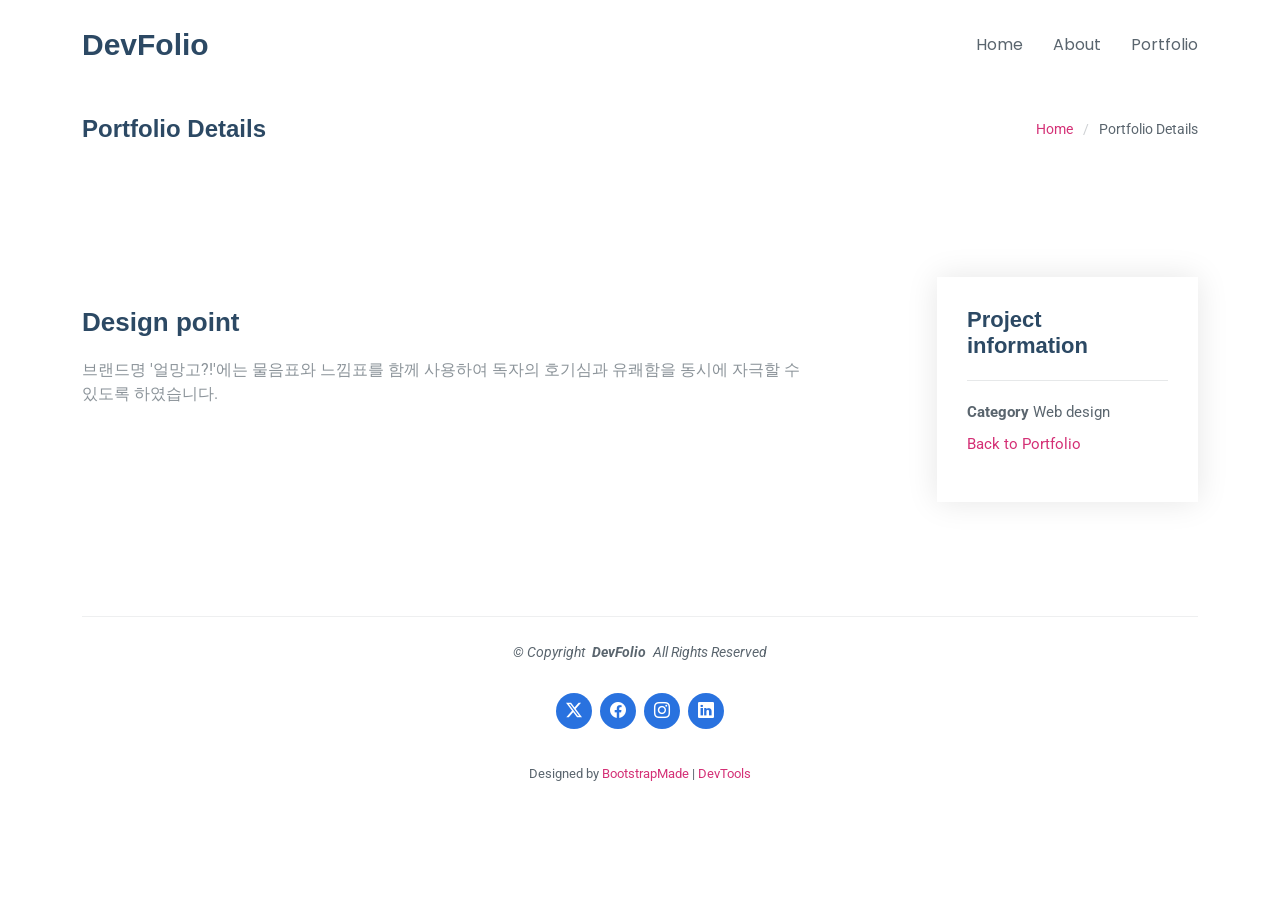
==== figma-details.html @ 57a24959 "Add files via upload" ====
<!DOCTYPE html>
<html lang="en">

<head>
  <meta charset="utf-8">
  <meta content="width=device-width, initial-scale=1.0" name="viewport">
  <title>Portfolio Details - DevFolio Bootstrap Template</title>
  <meta name="description" content="">
  <meta name="keywords" content="">

  <!-- Favicons -->
  <link href="assets/img/favicon.png" rel="icon">
  <link href="assets/img/apple-touch-icon.png" rel="apple-touch-icon">

  <!-- Fonts -->
  <link href="https://fonts.googleapis.com" rel="preconnect">
  <link href="https://fonts.gstatic.com" rel="preconnect" crossorigin>
  <link href="https://fonts.googleapis.com/css2?family=Roboto:ital,wght@0,100;0,300;0,400;0,500;0,700;0,900;1,100;1,300;1,400;1,500;1,700;1,900&family=Poppins:ital,wght@0,100;0,200;0,300;0,400;0,500;0,600;0,700;0,800;0,900;1,100;1,200;1,300;1,400;1,500;1,600;1,700;1,800;1,900&family=Raleway:ital,wght@0,100;0,200;0,300;0,400;0,500;0,600;0,700;0,800;0,900;1,100;1,200;1,300;1,400;1,500;1,600;1,700;1,800;1,900&display=swap" rel="stylesheet">

  <!-- Vendor CSS Files -->
  <link href="assets/vendor/bootstrap/css/bootstrap.min.css" rel="stylesheet">
  <link href="assets/vendor/bootstrap-icons/bootstrap-icons.css" rel="stylesheet">
  <link href="assets/vendor/aos/aos.css" rel="stylesheet">
  <link href="assets/vendor/glightbox/css/glightbox.min.css" rel="stylesheet">
  <link href="assets/vendor/swiper/swiper-bundle.min.css" rel="stylesheet">

  <!-- Main CSS File -->
  <link href="assets/css/main.css" rel="stylesheet">

  <!-- =======================================================
  * Template Name: DevFolio
  * Template URL: https://bootstrapmade.com/devfolio-bootstrap-portfolio-html-template/
  * Updated: Aug 07 2024 with Bootstrap v5.3.3
  * Author: BootstrapMade.com
  * License: https://bootstrapmade.com/license/
  ======================================================== -->
</head>

<body class="portfolio-details-page">

  <header id="header" class="header d-flex align-items-center sticky-top">
    <div class="container-fluid container-xl position-relative d-flex align-items-center justify-content-between">

      <a href="index.html" class="logo d-flex align-items-center">
        <!-- Uncomment the line below if you also wish to use an image logo -->
        <!-- <img src="assets/img/logo.png" alt=""> -->
        <h1 class="sitename">DevFolio</h1>
      </a>

      <nav id="navmenu" class="navmenu">
        <ul>
          <li><a href="index.html#hero">Home</a></li>
          <li><a href="index.html#about">About</a></li>

          <li><a href="index.html#portfolio">Portfolio</a></li>


        </ul>
        <i class="mobile-nav-toggle d-xl-none bi bi-list"></i>
      </nav>

    </div>
  </header>

  <main class="main">

    <!-- Page Title -->
    <div class="page-title" data-aos="fade">
      <div class="container d-lg-flex justify-content-between align-items-center">
        <h1 class="mb-2 mb-lg-0">Portfolio Details</h1>
        <nav class="breadcrumbs">
          <ol>
            <li><a href="index.html">Home</a></li>
            <li class="current">Portfolio Details</li>
          </ol>
        </nav>
      </div>
    </div><!-- End Page Title -->

    <!-- Portfolio Details Section -->
    <section id="portfolio-details" class="portfolio-details section">

      <div class="container" data-aos="fade-up">
         <!--글자시작-->
        <div class="row justify-content-between gy-4 mt-4">

          <div class="col-lg-8" data-aos="fade-up">
            <div class="portfolio-description">
              <h2>Design point</h2>
              <p>
                브랜드명 '얼망고?!'에는 물음표와 느낌표를 함께 사용하여 독자의 호기심과 유쾌함을 동시에 자극할 수 있도록 하였습니다.
              </p>
            </div>
          </div>

          <div class="col-lg-3" data-aos="fade-up" data-aos-delay="100">
            <div class="portfolio-info">
              <h3>Project information</h3>
              <ul>
                <li><strong>Category</strong> Web design</li>
                <!--
                <li><strong>Client</strong> ASU Company</li>
                <li><strong>Project date</strong> 01 March, 2020</li> 
                <li><strong>Project URL</strong> <a href="#">www.example.com</a></li>-->
                <li><a href="index.html#portfolio" class="btn-visit align-self-start">Back to Portfolio</a></li>
              </ul>
            </div>
          </div>

        </div>
<!--글자끝--> 
       
        <!--그림 -->
        <div class="portfolio-details-slider swiper init-swiper">
          <script type="application/json" class="swiper-config">
            {
              "loop": true,
              "speed": 600,
              "autoplay": {
                "delay": 5000
              },
              "slidesPerView": "auto",
              "navigation": {
                "nextEl": ".swiper-button-next",
                "prevEl": ".swiper-button-prev"
              },
              "pagination": {
                "el": ".swiper-pagination",
                "type": "bullets",
                "clickable": true
              }
            }
          </script>
          <div class="swiper-wrapper align-items-center">

            <div class="swiper-slide">
              <img src="assets/img/details/branding-1.jpg" alt="">
            </div>
         
          
          </div>
          <div class="swiper-button-prev"></div>
          <div class="swiper-button-next"></div>
          <div class="swiper-pagination"></div>
        </div>

       <!--그림끝-->
       
      
      </div>

    </section><!-- /Portfolio Details Section -->

  </main>

  <footer id="footer" class="footer accent-background">

    <div class="container">
      <div class="copyright text-center ">
        <p>© <span>Copyright</span> <strong class="px-1 sitename">DevFolio</strong> <span>All Rights Reserved</span></p>
      </div>
      <div class="social-links d-flex justify-content-center">
        <a href=""><i class="bi bi-twitter-x"></i></a>
        <a href=""><i class="bi bi-facebook"></i></a>
        <a href=""><i class="bi bi-instagram"></i></a>
        <a href=""><i class="bi bi-linkedin"></i></a>
      </div>
      <div class="credits">
        <!-- All the links in the footer should remain intact. -->
        <!-- You can delete the links only if you've purchased the pro version. -->
        <!-- Licensing information: https://bootstrapmade.com/license/ -->
        <!-- Purchase the pro version with working PHP/AJAX contact form: [buy-url] -->
        Designed by <a href="https://bootstrapmade.com/">BootstrapMade</a> | <a href="https://bootstrapmade.com/tools/">DevTools</a>
      </div>
    </div>

  </footer>

  <!-- Scroll Top -->
  <a href="#" id="scroll-top" class="scroll-top d-flex align-items-center justify-content-center"><i class="bi bi-arrow-up-short"></i></a>

  <!-- Preloader -->
  <div id="preloader"></div>

  <!-- Vendor JS Files -->
  <script src="assets/vendor/bootstrap/js/bootstrap.bundle.min.js"></script>
  <script src="assets/vendor/php-email-form/validate.js"></script>
  <script src="assets/vendor/aos/aos.js"></script>
  <script src="assets/vendor/waypoints/noframework.waypoints.js"></script>
  <script src="assets/vendor/glightbox/js/glightbox.min.js"></script>
  <script src="assets/vendor/imagesloaded/imagesloaded.pkgd.min.js"></script>
  <script src="assets/vendor/isotope-layout/isotope.pkgd.min.js"></script>
  <script src="assets/vendor/swiper/swiper-bundle.min.js"></script>

  <!-- Main JS File -->
  <script src="assets/js/main.js"></script>

</body>

</html>
---- assets/css/main.css ----
@import url('https://fonts.googleapis.com/css2?family=Ballet:opsz@16..72&display=swap');

.ballet-kim {
  font-family: "Ballet", cursive;
  font-optical-sizing: auto;
  font-weight: 400;
  font-style: normal;
}




/* Fonts */
:root {
  --default-font: "Roboto",  system-ui, -apple-system, "Segoe UI", Roboto, "Helvetica Neue", Arial, "Noto Sans", "Liberation Sans", sans-serif, "Apple Color Emoji", "Segoe UI Emoji", "Segoe UI Symbol", "Noto Color Emoji";
  --heading-font: "Playfair Display",  sans-serif;
  --nav-font: "Poppins",  sans-serif;
}

/* Global Colors - The following color variables are used throughout the website. Updating them here will change the color scheme of the entire website */
:root { 
  --background-color: #ffffff; /* Background color for the entire website, including individual sections */
  --default-color: #5a656e; /* Default color used for the majority of the text content across the entire website */
  --heading-color: #2c4964; /* Color for headings, subheadings and title throughout the website */
  --accent-color-kim: #2972df;
  --accent-color-kim-2: #2124e2;
  --accent-color: #d43076; /* Accent color that represents your brand on the website. It's used for buttons, links, and other elements that need to stand out */
  --surface-color: #ffffff; /* The surface color is used as a background of boxed elements within sections, such as cards, icon boxes, or other elements that require a visual separation from the global background. */
  --contrast-color: #ffffff; /* Contrast color for text, ensuring readability against backgrounds of accent, heading, or default colors. */
}

/* Nav Menu Colors - The following color variables are used specifically for the navigation menu. They are separate from the global colors to allow for more customization options */
:root {
  --nav-color: #5a656e;  /* The default color of the main navmenu links */
  --nav-hover-color: #d43076; /* Applied to main navmenu links when they are hovered over or active */
  --nav-mobile-background-color: #ffffff; /* Used as the background color for mobile navigation menu */
  --nav-dropdown-background-color: #ffffff; /* Used as the background color for dropdown items that appear when hovering over primary navigation items */
  --nav-dropdown-color: #5a656e; /* Used for navigation links of the dropdown items in the navigation menu. */
  --nav-dropdown-hover-color: #d43076; /* Similar to --nav-hover-color, this color is applied to dropdown navigation links when they are hovered over. */
}

/* Color Presets - These classes override global colors when applied to any section or element, providing reuse of the sam color scheme. */

.light-background {
  --background-color: #f2f6f9;
  --surface-color: #ffffff;
}

.dark-background {
  --background-color: #060606;
  --default-color: #ffffff;
  --heading-color: #ffffff;
  --surface-color: #252525;
  --contrast-color: #ffffff;
}

/* Smooth scroll */
:root {
  scroll-behavior: smooth;
}

/*--------------------------------------------------------------
# General Styling & Shared Classes
--------------------------------------------------------------*/
body {
  color: var(--default-color);
  background-color: var(--background-color);
  font-family: var(--default-font);
}

a {
  color: var(--accent-color);
  text-decoration: none;
  transition: 0.3s;
}

a:hover {
  color: color-mix(in srgb, var(--accent-color), transparent 25%);
  text-decoration: none;
}

h1,
h2,
h3,
h4,
h5,
h6 {
  color: var(--heading-color);
  font-family: var(--heading-font);
}

/* PHP Email Form Messages
------------------------------*/
.php-email-form .error-message {
  display: none;
  background: #df1529;
  color: #ffffff;
  text-align: left;
  padding: 15px;
  margin-bottom: 24px;
  font-weight: 600;
}

.php-email-form .sent-message {
  display: none;
  color: #ffffff;
  background: #059652;
  text-align: center;
  padding: 15px;
  margin-bottom: 24px;
  font-weight: 600;
}

.php-email-form .loading {
  display: none;
  background: var(--surface-color);
  text-align: center;
  padding: 15px;
  margin-bottom: 24px;
}

.php-email-form .loading:before {
  content: "";
  display: inline-block;
  border-radius: 50%;
  width: 24px;
  height: 24px;
  margin: 0 10px -6px 0;
  border: 3px solid var(--accent-color);
  border-top-color: var(--surface-color);
  animation: php-email-form-loading 1s linear infinite;
}

@keyframes php-email-form-loading {
  0% {
    transform: rotate(0deg);
  }

  100% {
    transform: rotate(360deg);
  }
}

/*--------------------------------------------------------------
# Global Header
--------------------------------------------------------------*/
.header {
  color: var(--default-color);
  background-color: var(--background-color);
  padding: 15px 0;
  transition: all 0.5s;
  z-index: 997;
}

.header .logo {
  line-height: 1;
}

.header .logo img {
  max-height: 32px;
  margin-right: 8px;
}

.header .logo h1 {
  font-size: 30px;
  margin: 0;
  font-weight: 700;
  color: var(--heading-color);
}

.scrolled .header {
  box-shadow: 0px 0 18px rgba(0, 0, 0, 0.1);
}

/*--------------------------------------------------------------
# Navigation Menu
--------------------------------------------------------------*/
/* Navmenu - Desktop */
@media (min-width: 1200px) {
  .navmenu {
    padding: 0;
  }

  .navmenu ul {
    margin: 0;
    padding: 0;
    display: flex;
    list-style: none;
    align-items: center;
  }

  .navmenu li {
    position: relative;
  }

  .navmenu a,
  .navmenu a:focus {
    color: var(--nav-color);
    padding: 18px 15px;
    font-size: 16px;
    font-family: var(--nav-font);
    font-weight: 400;
    display: flex;
    align-items: center;
    justify-content: space-between;
    white-space: nowrap;
    transition: 0.3s;
  }

  .navmenu a i,
  .navmenu a:focus i {
    font-size: 12px;
    line-height: 0;
    margin-left: 5px;
    transition: 0.3s;
  }

  .navmenu li:last-child a {
    padding-right: 0;
  }

  .navmenu li:hover>a,
  .navmenu .active,
  .navmenu .active:focus {
    color: var(--nav-hover-color);
  }

  .navmenu .dropdown ul {
    margin: 0;
    padding: 10px 0;
    background: var(--nav-dropdown-background-color);
    display: block;
    position: absolute;
    visibility: hidden;
    left: 14px;
    top: 130%;
    opacity: 0;
    transition: 0.3s;
    border-radius: 4px;
    z-index: 99;
    box-shadow: 0px 0px 30px rgba(0, 0, 0, 0.1);
  }

  .navmenu .dropdown ul li {
    min-width: 200px;
  }

  .navmenu .dropdown ul a {
    padding: 10px 20px;
    font-size: 15px;
    text-transform: none;
    color: var(--nav-dropdown-color);
  }

  .navmenu .dropdown ul a i {
    font-size: 12px;
  }

  .navmenu .dropdown ul a:hover,
  .navmenu .dropdown ul .active:hover,
  .navmenu .dropdown ul li:hover>a {
    color: var(--nav-dropdown-hover-color);
  }

  .navmenu .dropdown:hover>ul {
    opacity: 1;
    top: 100%;
    visibility: visible;
  }

  .navmenu .dropdown .dropdown ul {
    top: 0;
    left: -90%;
    visibility: hidden;
  }

  .navmenu .dropdown .dropdown:hover>ul {
    opacity: 1;
    top: 0;
    left: -100%;
    visibility: visible;
  }
}

/* Navmenu - Mobile */
@media (max-width: 1199px) {
  .mobile-nav-toggle {
    color: var(--nav-color);
    font-size: 28px;
    line-height: 0;
    margin-right: 10px;
    cursor: pointer;
    transition: color 0.3s;
  }

  .navmenu {
    padding: 0;
    z-index: 9997;
  }

  .navmenu ul {
    display: none;
    list-style: none;
    position: absolute;
    inset: 60px 20px 20px 20px;
    padding: 10px 0;
    margin: 0;
    border-radius: 6px;
    background-color: var(--nav-mobile-background-color);
    overflow-y: auto;
    transition: 0.3s;
    z-index: 9998;
    box-shadow: 0px 0px 30px rgba(0, 0, 0, 0.1);
  }

  .navmenu a,
  .navmenu a:focus {
    color: var(--nav-dropdown-color);
    padding: 10px 20px;
    font-family: var(--nav-font);
    font-size: 17px;
    font-weight: 500;
    display: flex;
    align-items: center;
    justify-content: space-between;
    white-space: nowrap;
    transition: 0.3s;
  }

  .navmenu a i,
  .navmenu a:focus i {
    font-size: 12px;
    line-height: 0;
    margin-left: 5px;
    width: 30px;
    height: 30px;
    display: flex;
    align-items: center;
    justify-content: center;
    border-radius: 50%;
    transition: 0.3s;
    background-color: color-mix(in srgb, var(--accent-color), transparent 90%);
  }

  .navmenu a i:hover,
  .navmenu a:focus i:hover {
    background-color: var(--accent-color);
    color: var(--contrast-color);
  }

  .navmenu a:hover,
  .navmenu .active,
  .navmenu .active:focus {
    color: var(--nav-dropdown-hover-color);
  }

  .navmenu .active i,
  .navmenu .active:focus i {
    background-color: var(--accent-color);
    color: var(--contrast-color);
    transform: rotate(180deg);
  }

  .navmenu .dropdown ul {
    position: static;
    display: none;
    z-index: 99;
    padding: 10px 0;
    margin: 10px 20px;
    background-color: var(--nav-dropdown-background-color);
    border: 1px solid color-mix(in srgb, var(--default-color), transparent 90%);
    box-shadow: none;
    transition: all 0.5s ease-in-out;
  }

  .navmenu .dropdown ul ul {
    background-color: rgba(33, 37, 41, 0.1);
  }

  .navmenu .dropdown>.dropdown-active {
    display: block;
    background-color: rgba(33, 37, 41, 0.03);
  }

  .mobile-nav-active {
    overflow: hidden;
  }

  .mobile-nav-active .mobile-nav-toggle {
    color: #fff;
    position: absolute;
    font-size: 32px;
    top: 15px;
    right: 15px;
    margin-right: 0;
    z-index: 9999;
  }

  .mobile-nav-active .navmenu {
    position: fixed;
    overflow: hidden;
    inset: 0;
    background: rgba(33, 37, 41, 0.8);
    transition: 0.3s;
  }

  .mobile-nav-active .navmenu>ul {
    display: block;
  }
}

/*--------------------------------------------------------------
# Global Footer
--------------------------------------------------------------*/
.footer {
  color: var(--default-color);
  background-color: var(--background-color);
  font-size: 14px;
  text-align: center;
  padding: 30px 0;
  position: relative;
}

.footer h3 {
  font-size: 36px;
  font-weight: 700;
  position: relative;
  padding: 0;
  margin: 0 0 15px 0;
}

.footer p {
  font-size: 15;
  font-style: italic;
  padding: 0;
  margin: 0 0 30px 0;
}

.footer .social-links {
  margin: 0 0 30px 0;
}

.footer .social-links a {
  font-size: 16px;
  display: flex;
  align-items: center;
  justify-content: center;
  background: var(--accent-color-kim);
  color: var(--contrast-color);
  line-height: 1;
  margin: 0 4px;
  border-radius: 50%;
  text-align: center;
  width: 36px;
  height: 36px;
  transition: 0.3s;
}

.footer .social-links a:hover {
  background: color-mix(in srgb, var(--accent-color-kim), transparent 20%);
  text-decoration: none;
}

.footer .copyright {
  padding-top: 25px;
  border-top: 1px solid color-mix(in srgb, var(--default-color), transparent 90%);
}

.footer .credits {
  font-size: 13px;
  padding-top: 5px;
}

/*--------------------------------------------------------------
# Preloader
--------------------------------------------------------------*/
#preloader {
  position: fixed;
  inset: 0;
  z-index: 999999;
  overflow: hidden;
  background: var(--background-color);
  transition: all 0.6s ease-out;
}

#preloader:before {
  content: "";
  position: fixed;
  top: calc(50% - 30px);
  left: calc(50% - 30px);
  border: 6px solid #ffffff;
  border-color: var(--accent-color) transparent var(--accent-color) transparent;
  border-radius: 50%;
  width: 60px;
  height: 60px;
  animation: animate-preloader 1.5s linear infinite;
}

@keyframes animate-preloader {
  0% {
    transform: rotate(0deg);
  }

  100% {
    transform: rotate(360deg);
  }
}

/*--------------------------------------------------------------
# Scroll Top Button
--------------------------------------------------------------*/
.scroll-top {
  position: fixed;
  visibility: hidden;
  opacity: 0;
  right: 15px;
  bottom: 15px;
  z-index: 99999;
  background-color: var(--accent-color-kim);
  width: 40px;
  height: 40px;
  border-radius: 50%;
  transition: all 0.4s;
}

.scroll-top i {
  font-size: 24px;
  color: var(--contrast-color);
  line-height: 0;
}

.scroll-top:hover {
  background-color: color-mix(in srgb, var(--accent-color-kim), transparent 20%);
  color: var(--contrast-color);
}

.scroll-top.active {
  visibility: visible;
  opacity: 1;
}

/*--------------------------------------------------------------
# Disable aos animation delay on mobile devices
--------------------------------------------------------------*/
@media screen and (max-width: 768px) {
  [data-aos-delay] {
    transition-delay: 0 !important;
  }
}

/*--------------------------------------------------------------
# Global Page Titles & Breadcrumbs
--------------------------------------------------------------*/
.page-title {
  color: var(--default-color);
  background-color: var(--background-color-kim
  );
  padding: 25px 0;
  position: relative;
}

.page-title h1 {
  font-size: 24px;
  font-weight: 700;
}

.page-title .breadcrumbs ol {
  display: flex;
  flex-wrap: wrap;
  list-style: none;
  padding: 0;
  margin: 0;
  font-size: 14px;
  font-weight: 400;
}

.page-title .breadcrumbs ol li+li {
  padding-left: 10px;
}

.page-title .breadcrumbs ol li+li::before {
  content: "/";
  display: inline-block;
  padding-right: 10px;
  color: color-mix(in srgb, var(--default-color), transparent 70%);
}

/*--------------------------------------------------------------
# Global Sections
--------------------------------------------------------------*/
section,
.section {
  color: var(--default-color);
  background-color: var(--background-color-kim
  );
  padding: 60px 0;
  scroll-margin-top: 90px;
  overflow: clip;
}

@media (max-width: 1199px) {

  section,
  .section {
    scroll-margin-top: 66px;
  }
}

/*--------------------------------------------------------------
# Global Section Titles
--------------------------------------------------------------*/
.section-title {
  padding-bottom: 60px;
  position: relative;
}

.section-title h2 {
  font-size: 32px;
  font-weight: 700;
  margin-bottom: 20px;
  padding-bottom: 20px;
  position: relative;
}

.section-title h2:after {
  content: "";
  position: absolute;
  display: block;
  width: 50px;
  height: 3px;
  background: var(--accent-color-kim-2);
  left: 0;
  right: 0;
  bottom: 0;
}

.section-title p {
  margin-bottom: 0;
}

/*--------------------------------------------------------------
# Hero Section
--------------------------------------------------------------*/
.hero {
  background: url(../img/portfolio/main_lg.jpg) top center no-repeat;
  background-size: cover;
  width: 100%;
  min-height: 90vh;
  position: relative;
  padding: 120px 0 60px 0;
  display: flex;
  align-items: center;
  justify-content: center;
}

.hero:before {
  content: "";
  background: color-mix(in srgb, var(--background-color-kim
  ), transparent 90%);
  position: absolute;
  inset: 0;
  z-index: 2;
}

.hero img {
  position: absolute;
  inset: 0;
  display: block;
  width: 100%;
  height: 100%;
  object-fit: cover;
  z-index: 1;
}

.hero .container {
  position: relative;
  z-index: 3;
}

.hero h2 {
  margin: 0;
  font-size: 36px;
  font-weight: 700;
  line-height: 56px;
}

.hero p {
  color: color-mix(in srgb, var(--default-color), transparent 20%);
  margin: 10px 0 0 0;
  font-size: 16px;
  font-weight: 500;
  letter-spacing: 1px;
}

@media (max-width: 640px) {
  .hero h1 {
    font-size: 30px;
    line-height: 36px;
  }
}

.hero .btn-scroll {
  transition: 0.4s;
  color: color-mix(in srgb, var(--default-color), transparent 60%);
  display: block;
  margin-top: 30px;
  animation: btn-up-down 1s ease-in-out infinite alternate-reverse both;
}

.hero .btn-scroll i {
  font-size: 48px;
}

.hero .btn-scroll:hover {
  color: var(--accent-color);
}

@keyframes btn-up-down {
  0% {
    transform: translateY(5px);
  }

  100% {
    transform: translateY(-5px);
  }
}

/*--------------------------------------------------------------
# About Section
--------------------------------------------------------------*/
.about .content h2 {
  font-weight: 700;
  font-size: 24px;
}

.about .content ul {
  list-style: none;
  padding: 0;
}

.about .content ul li {
  margin-bottom: 20px;
  display: flex;
  align-items: center;
}

.about .content ul strong {
  margin-right: 10px;
}

.about .content ul i {
  font-size: 16px;
  margin-right: 5px;
  color: var(--accent-color-kim-2);
  line-height: 0;
}

/*--------------------------------------------------------------
# Skills Section
--------------------------------------------------------------*/
.skills .progress {
  height: 60px;
  display: block;
  background: none;
  border-radius: 0;
}

.skills .progress .skill {
  color: var(--heading-color);
  padding: 0;
  margin: 0 0 6px 0;
  text-transform: uppercase;
  display: block;
  font-weight: 600;
  font-family: var(--heading-font);
}

.skills .progress .skill .val {
  float: right;
  font-style: normal;
}

.skills .progress-bar-wrap {
  background: color-mix(in srgb, var(--default-color), transparent 90%);
  height: 10px;
}

.skills .progress-bar {
  width: 1px;
  height: 10px;
  transition: 0.9s;
  background-color: var(--accent-color-kim);
}

/*--------------------------------------------------------------
# Resume Section
--------------------------------------------------------------*/
.resume .resume-title {
  color: var(--heading-color);
  font-size: 26px;
  font-weight: 700;
  margin-top: 20px;
  margin-bottom: 20px;
}

.resume .resume-item {
  padding: 0 0 20px 20px;
  margin-top: -2px;
  border-left: 2px solid var(--accent-color-kim);
  position: relative;
}

.resume .resume-item h4 {
  line-height: 18px;
  font-size: 18px;
  font-weight: 600;
  text-transform: uppercase;
  color: color-mix(in srgb, var(--default-color), transparent 20%);
  margin-bottom: 10px;
}

.resume .resume-item h5 {
  font-size: 16px;
  padding: 5px 15px;
  display: inline-block;
  font-weight: 600;
  margin-bottom: 10px;
}

.resume .resume-item ul {
  padding-left: 20px;
}

.resume .resume-item ul li {
  padding-bottom: 10px;
}

.resume .resume-item:last-child {
  padding-bottom: 0;
}

.resume .resume-item::before {
  content: "";
  position: absolute;
  width: 16px;
  height: 16px;
  border-radius: 50px;
  left: -9px;
  top: 0;
  background: var(--background-color);
  border: 2px solid var(--accent-color-kim-2);
}

/*--------------------------------------------------------------
# Services Section
--------------------------------------------------------------*/
.services .service-item {
  background-color: var(--surface-color-kim-2);
  box-shadow: 0px 0 25px 0 rgba(0, 0, 0, 0.1);
  padding: 50px 30px;
  transition: all 0.3s ease-in-out;
  height: 100%;
  position: relative;
  z-index: 1;
}

.services .service-item:before {
  content: "";
  position: absolute;
  background: var(--accent-color);
  inset: 100% 0 0 0;
  transition: all 0.3s;
  z-index: -1;
}

.services .service-item .icon {
  margin-bottom: 10px;
}

.services .service-item .icon i {
  color: var(--accent-color);
  font-size: 36px;
  transition: ease-in-out 0.3s;
}

.services .service-item h4 {
  font-weight: 700;
  margin-bottom: 15px;
  font-size: 20px;
}

.services .service-item h4 a {
  color: var(--heading-color);
  transition: ease-in-out 0.3s;
}

.services .service-item p {
  line-height: 24px;
  font-size: 14px;
  margin-bottom: 0;
  transition: ease-in-out 0.3s;
}

.services .service-item:hover h4 a,
.services .service-item:hover .icon i,
.services .service-item:hover p {
  color: var(--contrast-color);
}

.services .service-item:hover:before {
  background: var(--accent-color);
  inset: 0;
  border-radius: 0px;
}

/*--------------------------------------------------------------
# Portfolio Section
--------------------------------------------------------------*/
.portfolio .portfolio-filters {
  padding: 0;
  margin: 0 auto 20px auto;
  list-style: none;
  text-align: center;
}

.portfolio .portfolio-filters li {
  background-color: var(--surface-color-kim);
  cursor: pointer;
  display: inline-block;
  padding: 12px 25px 12px 25px;
  margin: 0 10px;
  font-size: 15px;
  font-weight: 500;
  line-height: 1;
  margin-bottom: 5px;
  border-radius: 50px;
  transition: all 0.3s ease-in-out;
}

.portfolio .portfolio-filters li:hover,
.portfolio .portfolio-filters li.filter-active {
  color: var(--contrast-color);
  background-color: var(--accent-color-kim);
}

.portfolio .portfolio-filters li:first-child {
  margin-left: 0;
}

.portfolio .portfolio-filters li:last-child {
  margin-right: 0;
}

@media (max-width: 575px) {
  .portfolio .portfolio-filters li {
    font-size: 14px;
    margin: 0 0 10px 0;
  }
}

.portfolio .portfolio-item {
  position: relative;
  overflow: hidden;
}

.portfolio .portfolio-item .portfolio-info {
  opacity: 0;
  position: absolute;
  left: 12px;
  right: 12px;
  bottom: -100%;
  z-index: 3;
  transition: all ease-in-out 0.5s;
  background: color-mix(in srgb, var(--surface-color), transparent 10%);
  padding: 15px;
}

.portfolio .portfolio-item .portfolio-info h4 {
  font-size: 18px;
  font-weight: 600;
  padding-right: 50px;
}

.portfolio .portfolio-item .portfolio-info p {
  color: color-mix(in srgb, var(--default-color), transparent 30%);
  font-size: 14px;
  margin-bottom: 0;
  padding-right: 50px;
}

.portfolio .portfolio-item .portfolio-info .preview-link,
.portfolio .portfolio-item .portfolio-info .details-link {
  position: absolute;
  right: 50px;
  font-size: 24px;
  top: calc(50% - 14px);
  color: color-mix(in srgb, var(--default-color), transparent 30%);
  transition: 0.3s;
  line-height: 0;
}

.portfolio .portfolio-item .portfolio-info .preview-link:hover,
.portfolio .portfolio-item .portfolio-info .details-link:hover {
  color: var(--accent-color);
}

.portfolio .portfolio-item .portfolio-info .details-link {
  right: 14px;
  font-size: 28px;
}

.portfolio .portfolio-item:hover .portfolio-info {
  opacity: 1;
  bottom: 0;
}

/*--------------------------------------------------------------
# Testimonials Section
--------------------------------------------------------------*/
.testimonials .testimonials-carousel,
.testimonials .testimonials-slider {
  overflow: hidden;
}

.testimonials .testimonial-item {
  box-sizing: content-box;
  min-height: 320px;
}

.testimonials .testimonial-item .testimonial-img {
  width: 90px;
  border-radius: 50%;
  margin: -40px 0 0 40px;
  position: relative;
  z-index: 2;
  border: 6px solid var(--background-color);
}

.testimonials .testimonial-item h3 {
  font-size: 18px;
  font-weight: bold;
  margin: 10px 0 5px 45px;
}

.testimonials .testimonial-item h4 {
  font-size: 14px;
  color: color-mix(in srgb, var(--default-color), transparent 20%);
  margin: 0 0 0 45px;
}

.testimonials .testimonial-item .quote-icon-left,
.testimonials .testimonial-item .quote-icon-right {
  color: color-mix(in srgb, var(--accent-color), transparent 50%);
  font-size: 26px;
  line-height: 0;
}

.testimonials .testimonial-item .quote-icon-left {
  display: inline-block;
  left: -5px;
  position: relative;
}

.testimonials .testimonial-item .quote-icon-right {
  display: inline-block;
  right: -5px;
  position: relative;
  top: 10px;
  transform: scale(-1, -1);
}

.testimonials .testimonial-item p {
  font-style: italic;
  margin: 0 15px 0 15px;
  padding: 20px 20px 60px 20px;
  background: color-mix(in srgb, var(--default-color), transparent 97%);
  position: relative;
  border-radius: 6px;
  position: relative;
  z-index: 1;
}

.testimonials .swiper-wrapper {
  height: auto;
}

.testimonials .swiper-pagination {
  margin-top: 20px;
  position: relative;
}

.testimonials .swiper-pagination .swiper-pagination-bullet {
  width: 12px;
  height: 12px;
  background-color: var(--background-color);
  opacity: 1;
  border: 1px solid var(--accent-color);
}

.testimonials .swiper-pagination .swiper-pagination-bullet-active {
  background-color: var(--accent-color-kim);
}

/*--------------------------------------------------------------
# Contact Section
--------------------------------------------------------------*/
.contact .info-item+.info-item {
  margin-top: 40px;
}

.contact .info-item i {
  color: var(--accent-color-kims);
  background: color-mix(in srgb, var(--accent-color), transparent 92%);
  font-size: 20px;
  width: 44px;
  height: 44px;
  display: flex;
  justify-content: center;
  align-items: center;
  border-radius: 50px;
  transition: all 0.3s ease-in-out;
  margin-right: 15px;
}

.contact .info-item h3 {
  padding: 0;
  font-size: 18px;
  font-weight: 700;
  margin-bottom: 5px;
}

.contact .info-item p {
  padding: 0;
  margin-bottom: 0;
  font-size: 14px;
}

.contact .info-item:hover i {
  background: var(--accent-color);
  color: var(--contrast-color);
}

.contact .php-email-form {
  height: 100%;
}

.contact .php-email-form input[type=text],
.contact .php-email-form input[type=email],
.contact .php-email-form textarea {
  font-size: 14px;
  padding: 10px 15px;
  box-shadow: none;
  border-radius: 0;
  color: var(--default-color);
  background-color: color-mix(in srgb, var(--background-color-kim), transparent 50%);
  border-color: color-mix(in srgb, var(--default-color), transparent 80%);
}

.contact .php-email-form input[type=text]:focus,
.contact .php-email-form input[type=email]:focus,
.contact .php-email-form textarea:focus {
  border-color: var(--accent-color);
}

.contact .php-email-form input[type=text]::placeholder,
.contact .php-email-form input[type=email]::placeholder,
.contact .php-email-form textarea::placeholder {
  color: color-mix(in srgb, var(--default-color), transparent 70%);
}

.contact .php-email-form button[type=submit] {
  color: var(--contrast-color);
  background: var(--accent-color);
  border: 0;
  padding: 10px 30px;
  transition: 0.4s;
  border-radius: 50px;
}

.contact .php-email-form button[type=submit]:hover {
  background: color-mix(in srgb, var(--accent-color), transparent 25%);
}


.contact .php-email-form button[type=reset] {
  color: var(--contrast-color);
  background: var(--accent-color-kim);
  border: 0;
  padding: 10px 30px;
  transition: 0.4s;
  border-radius: 50px;
}

.contact .php-email-form button[type=reset]:hover {
  background: color-mix(in srgb, var(--accent-color), transparent 25%);
}

/*--------------------------------------------------------------
# Portfolio Details Section
--------------------------------------------------------------*/
.portfolio-details .portfolio-details-slider img {
  width: 100%;
}

.portfolio-details .portfolio-details-slider .swiper-pagination {
  margin-top: 20px;
  position: relative;
}

.portfolio-details .portfolio-details-slider .swiper-pagination .swiper-pagination-bullet {
  width: 12px;
  height: 12px;
  background-color: color-mix(in srgb, var(--default-color), transparent 85%);
  opacity: 1;
}

.portfolio-details .portfolio-details-slider .swiper-pagination .swiper-pagination-bullet-active {
  background-color: var(--accent-color-kim);
}

.portfolio-details .portfolio-info {
  background-color: var(--surface-color-kim);
  padding: 30px;
  box-shadow: 0px 0 30px rgba(0, 0, 0, 0.1);
}

.portfolio-details .portfolio-info h3 {
  font-size: 22px;
  font-weight: 700;
  margin-bottom: 20px;
  padding-bottom: 20px;
  border-bottom: 1px solid color-mix(in srgb, var(--default-color), transparent 85%);
}

.portfolio-details .portfolio-info ul {
  list-style: none;
  padding: 0;
  font-size: 15px;
}

.portfolio-details .portfolio-info ul li+li {
  margin-top: 10px;
}

.portfolio-details .portfolio-description {
  padding-top: 30px;
}

.portfolio-details .portfolio-description h2 {
  font-size: 26px;
  font-weight: 700;
  margin-bottom: 20px;
}

.portfolio-details .portfolio-description p {
  padding: 0;
  color: color-mix(in srgb, var(--default-color), transparent 30%);
}

/*--------------------------------------------------------------
# Service Details Section
--------------------------------------------------------------*/
.service-details .services-list {
  background-color: var(--surface-color);
  padding: 10px 30px;
  border: 1px solid color-mix(in srgb, var(--default-color), transparent 90%);
  margin-bottom: 20px;
}

.service-details .services-list a {
  display: block;
  line-height: 1;
  padding: 8px 0 8px 15px;
  border-left: 3px solid color-mix(in srgb, var(--default-color), transparent 70%);
  margin: 20px 0;
  color: color-mix(in srgb, var(--default-color), transparent 20%);
  transition: 0.3s;
}

.service-details .services-list a.active {
  color: var(--heading-color);
  font-weight: 700;
  border-color: var(--accent-color);
}

.service-details .services-list a:hover {
  border-color: var(--accent-color);
}

.service-details .services-img {
  margin-bottom: 20px;
}

.service-details h3 {
  font-size: 26px;
  font-weight: 700;
}

.service-details h4 {
  font-size: 20px;
  font-weight: 700;
}

.service-details p {
  font-size: 15px;
}

.service-details ul {
  list-style: none;
  padding: 0;
  font-size: 15px;
}

.service-details ul li {
  padding: 5px 0;
  display: flex;
  align-items: center;
}

.service-details ul i {
  font-size: 20px;
  margin-right: 8px;
  color: var(--accent-color);
}

/*--------------------------------------------------------------
# Starter Section Section
--------------------------------------------------------------*/
.starter-section {
  /* Add your styles here */
}
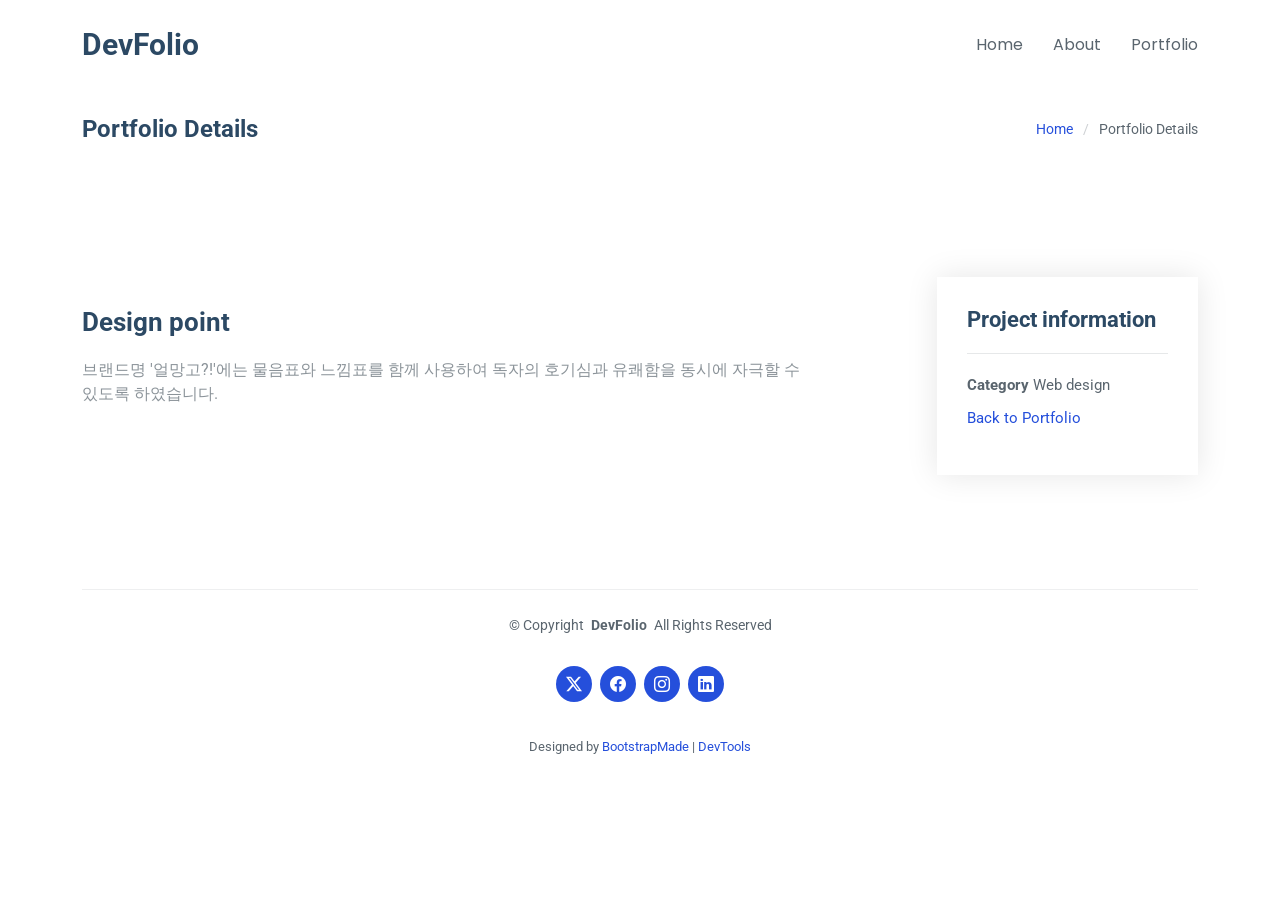
==== commit 9fd3339a: "Add files via upload" ====
--- a/figma-details.html
+++ b/figma-details.html
@@ -145,6 +145,31 @@
         </div>
 
        <!--그림끝-->
+      
+<style>
+  .figma-prototype {
+    width: 100%;
+    max-width: 100%;
+    margin: 25px auto 40px;
+    overflow: hidden;
+    border: 1px solid #e5e7eb;
+    border-radius: 12px;
+    background: #080808;
+  }
+
+  .figma-prototype iframe {
+    display: block;
+    width: 100%;
+    height: 850px;
+    border: 0;
+  }
+
+  @media (max-width: 768px) {
+    .figma-prototype iframe {
+      height: 700px;
+    }
+  }
+</style>
        
       
       </div>
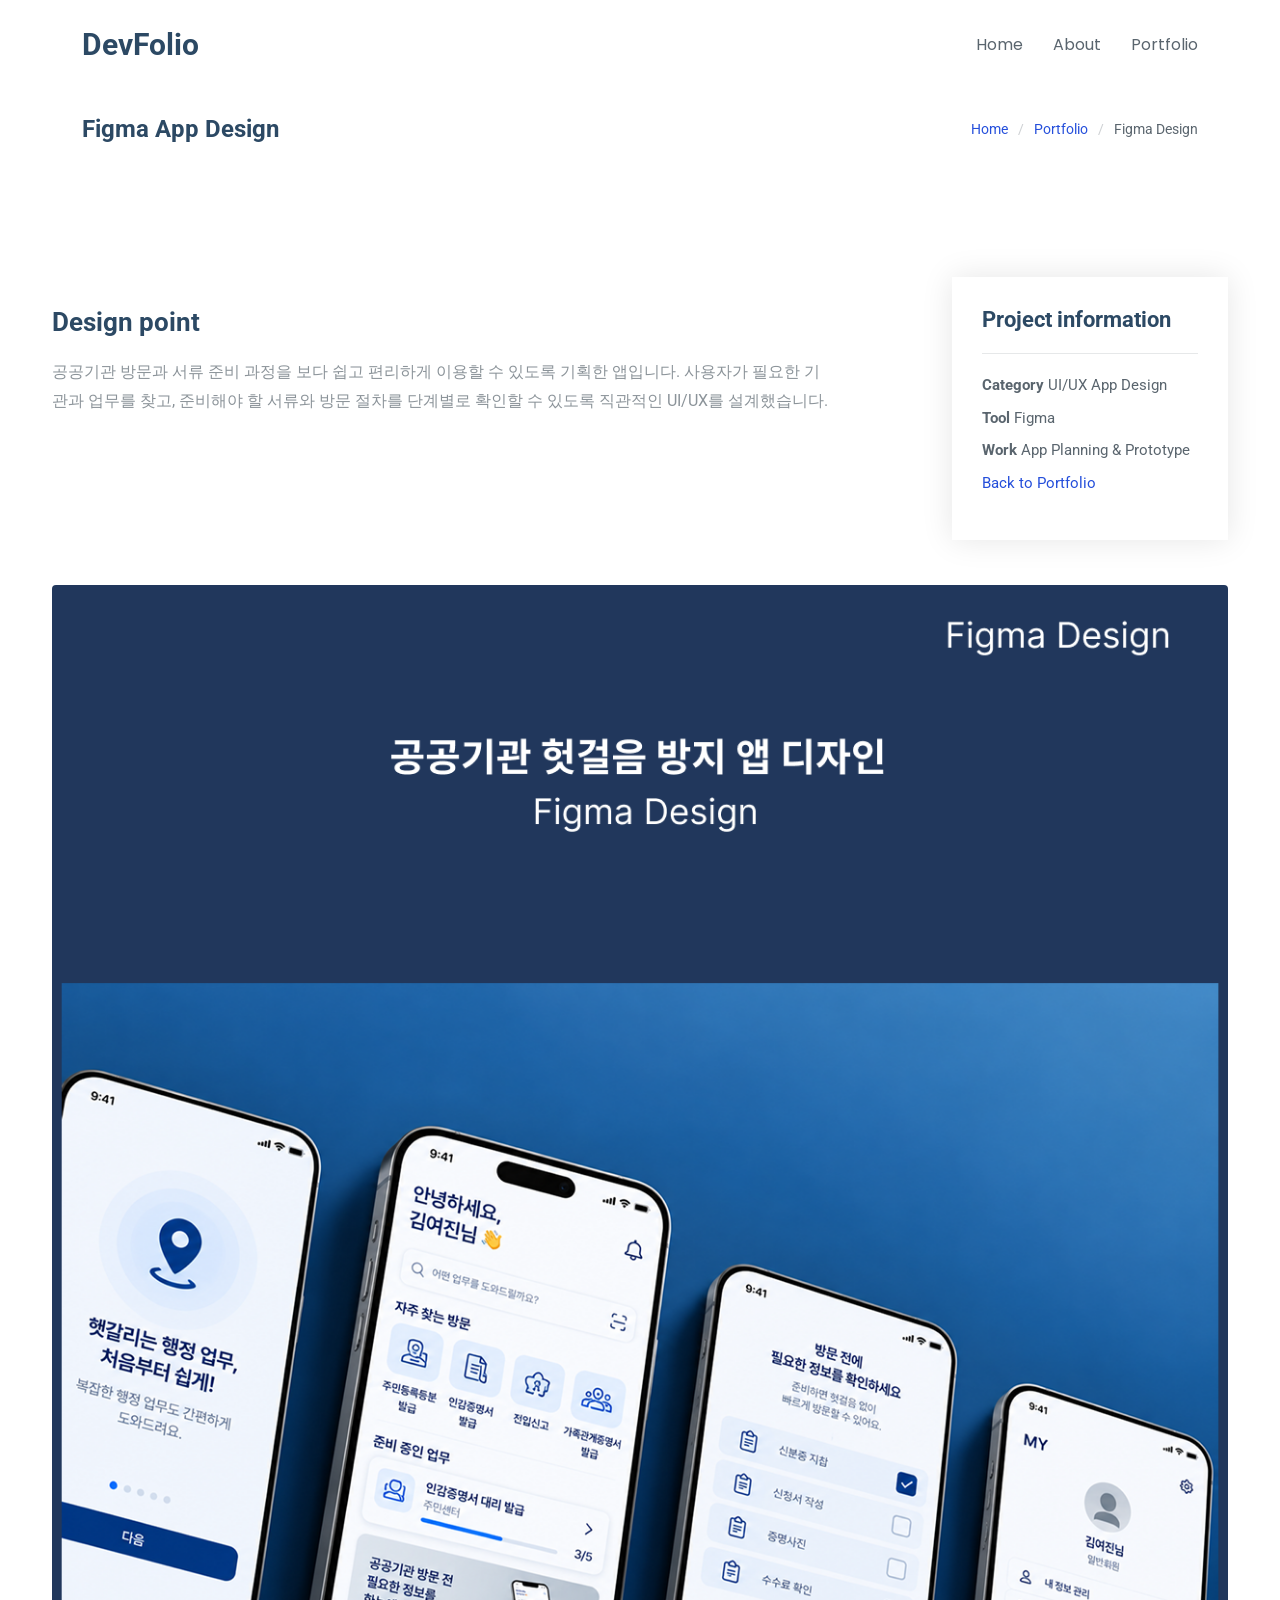
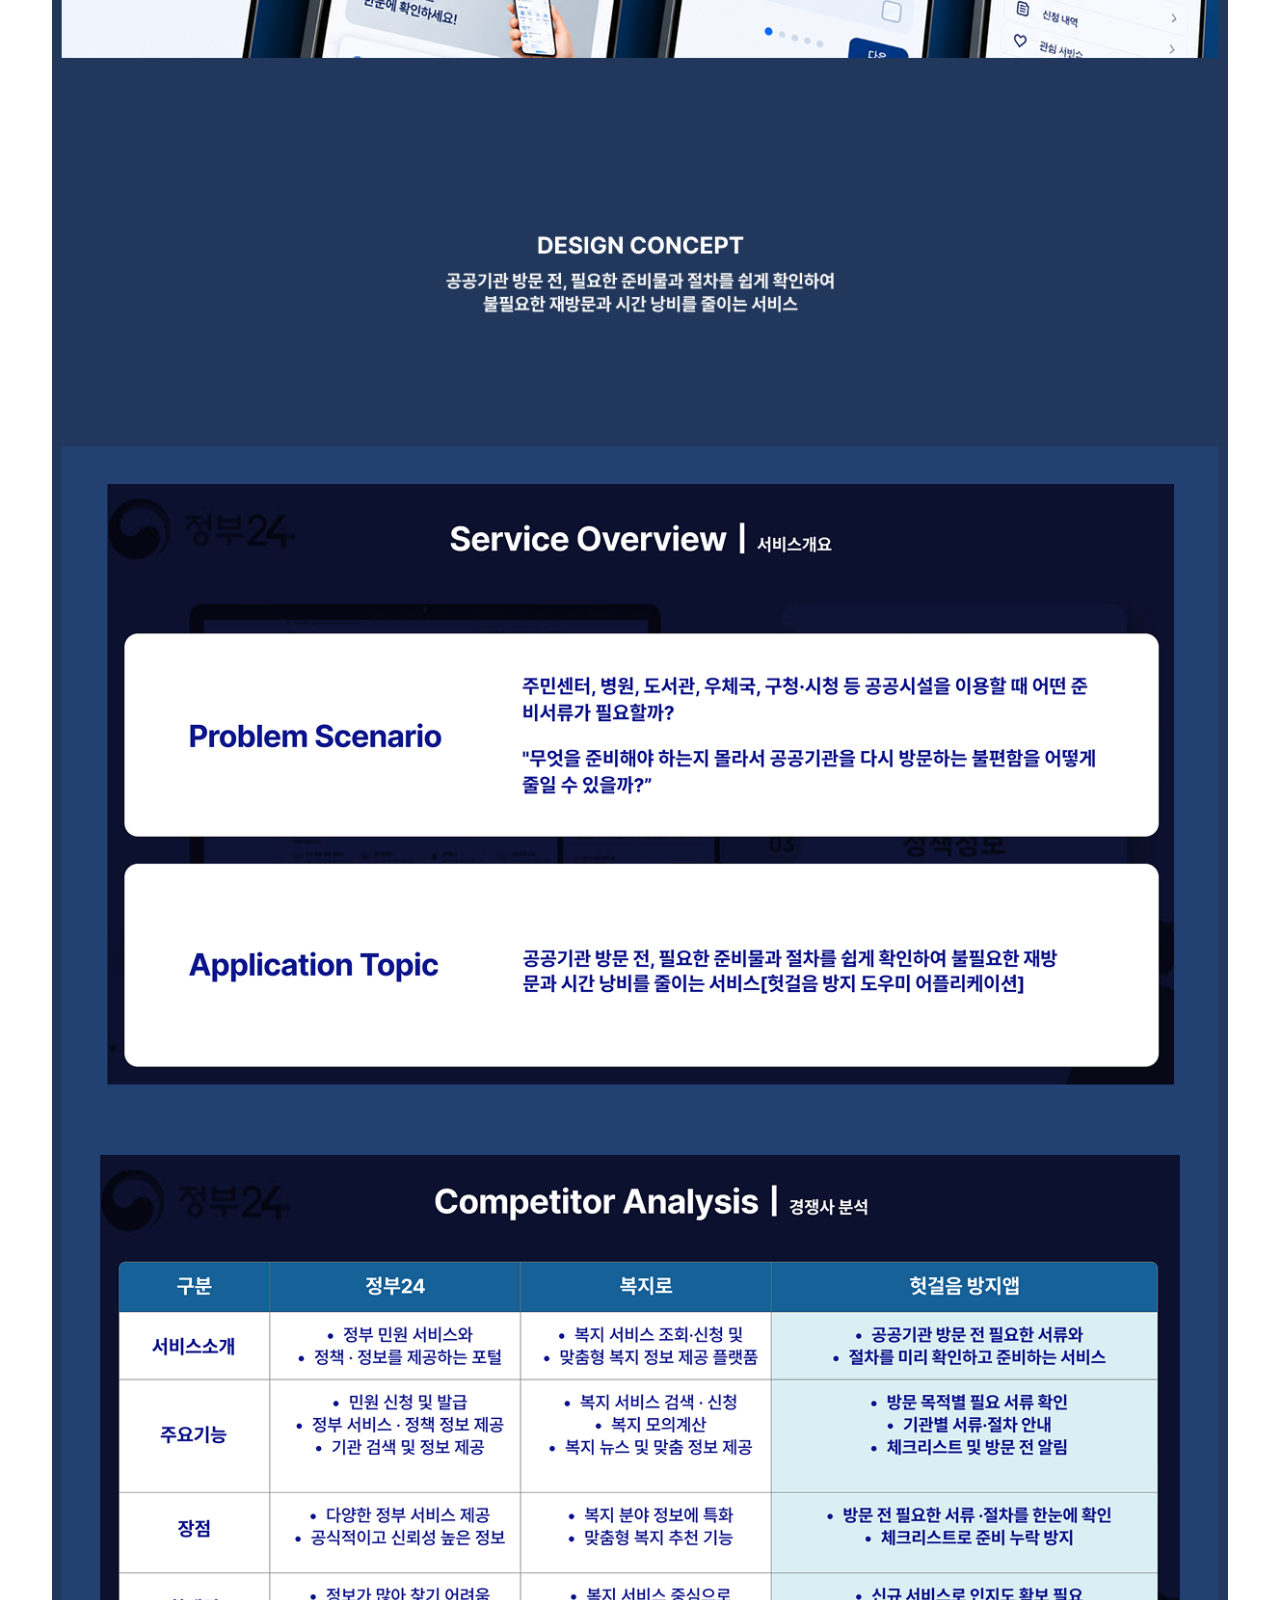
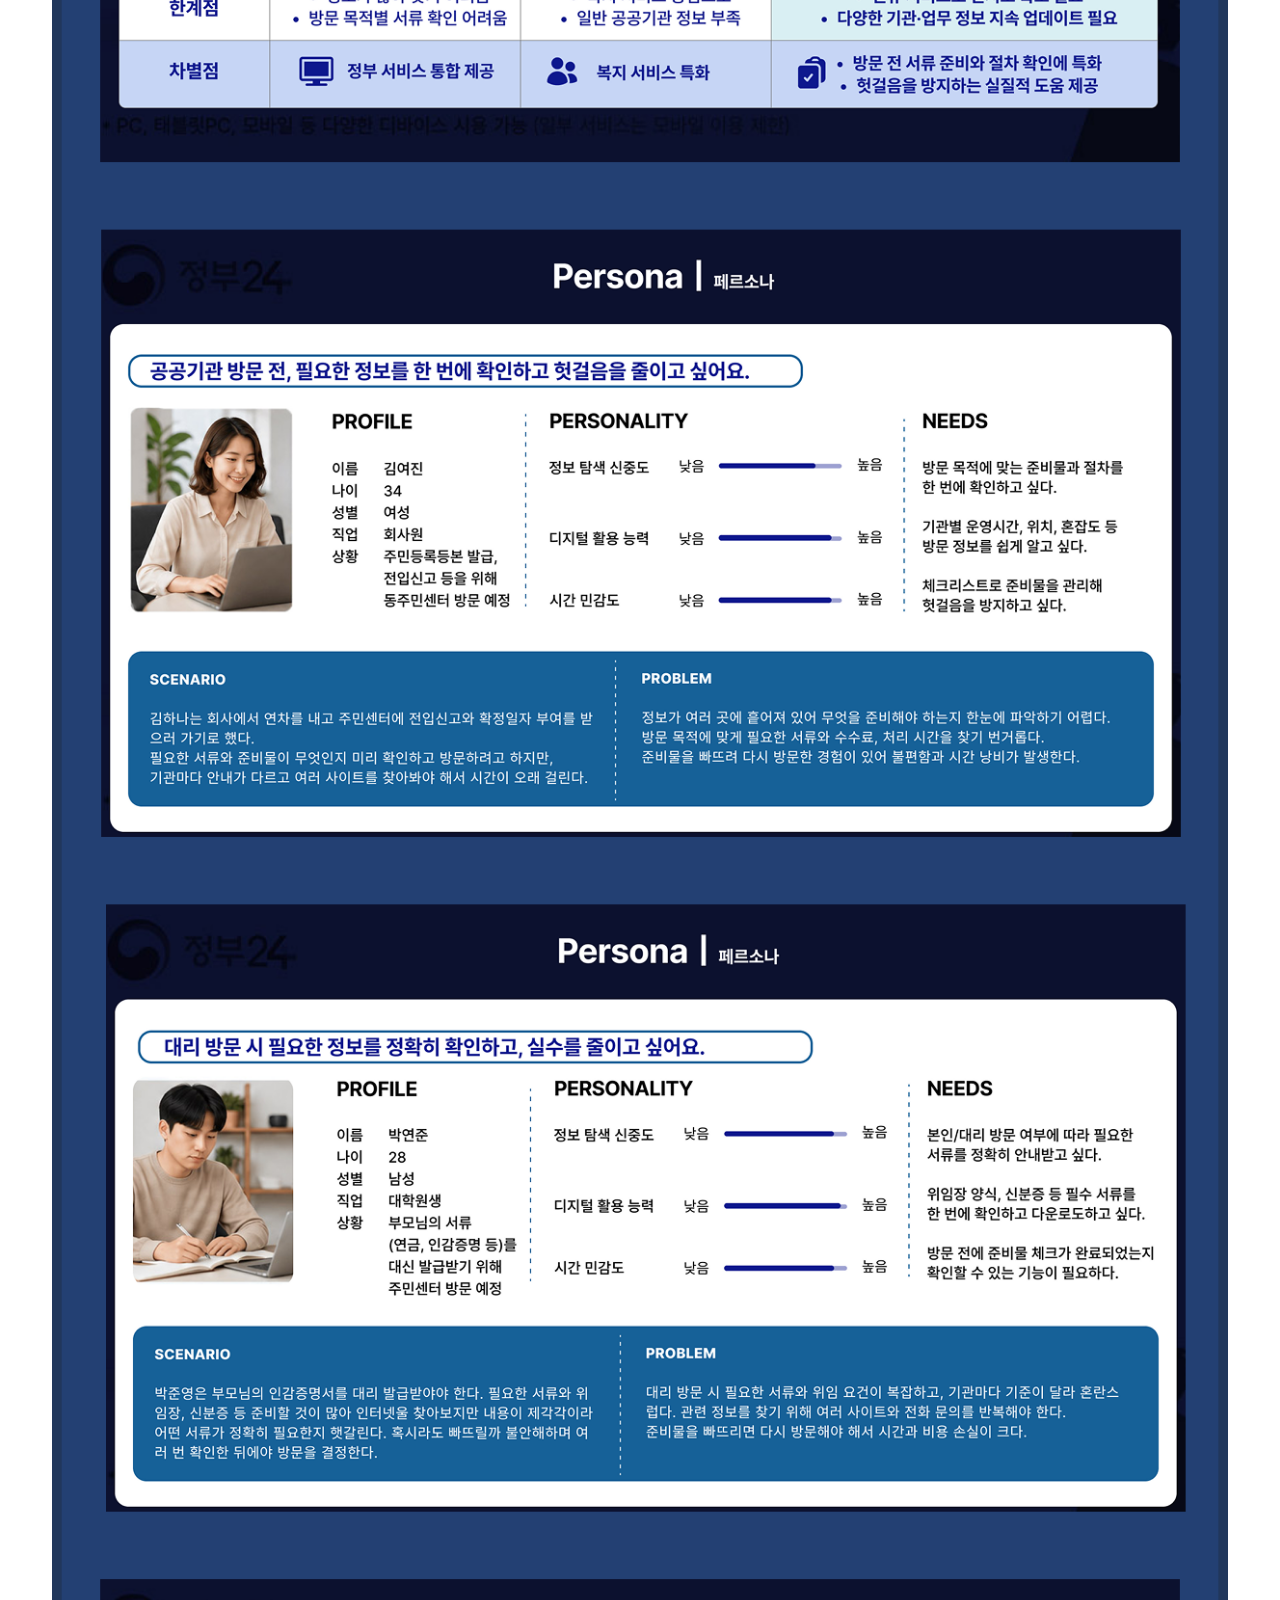
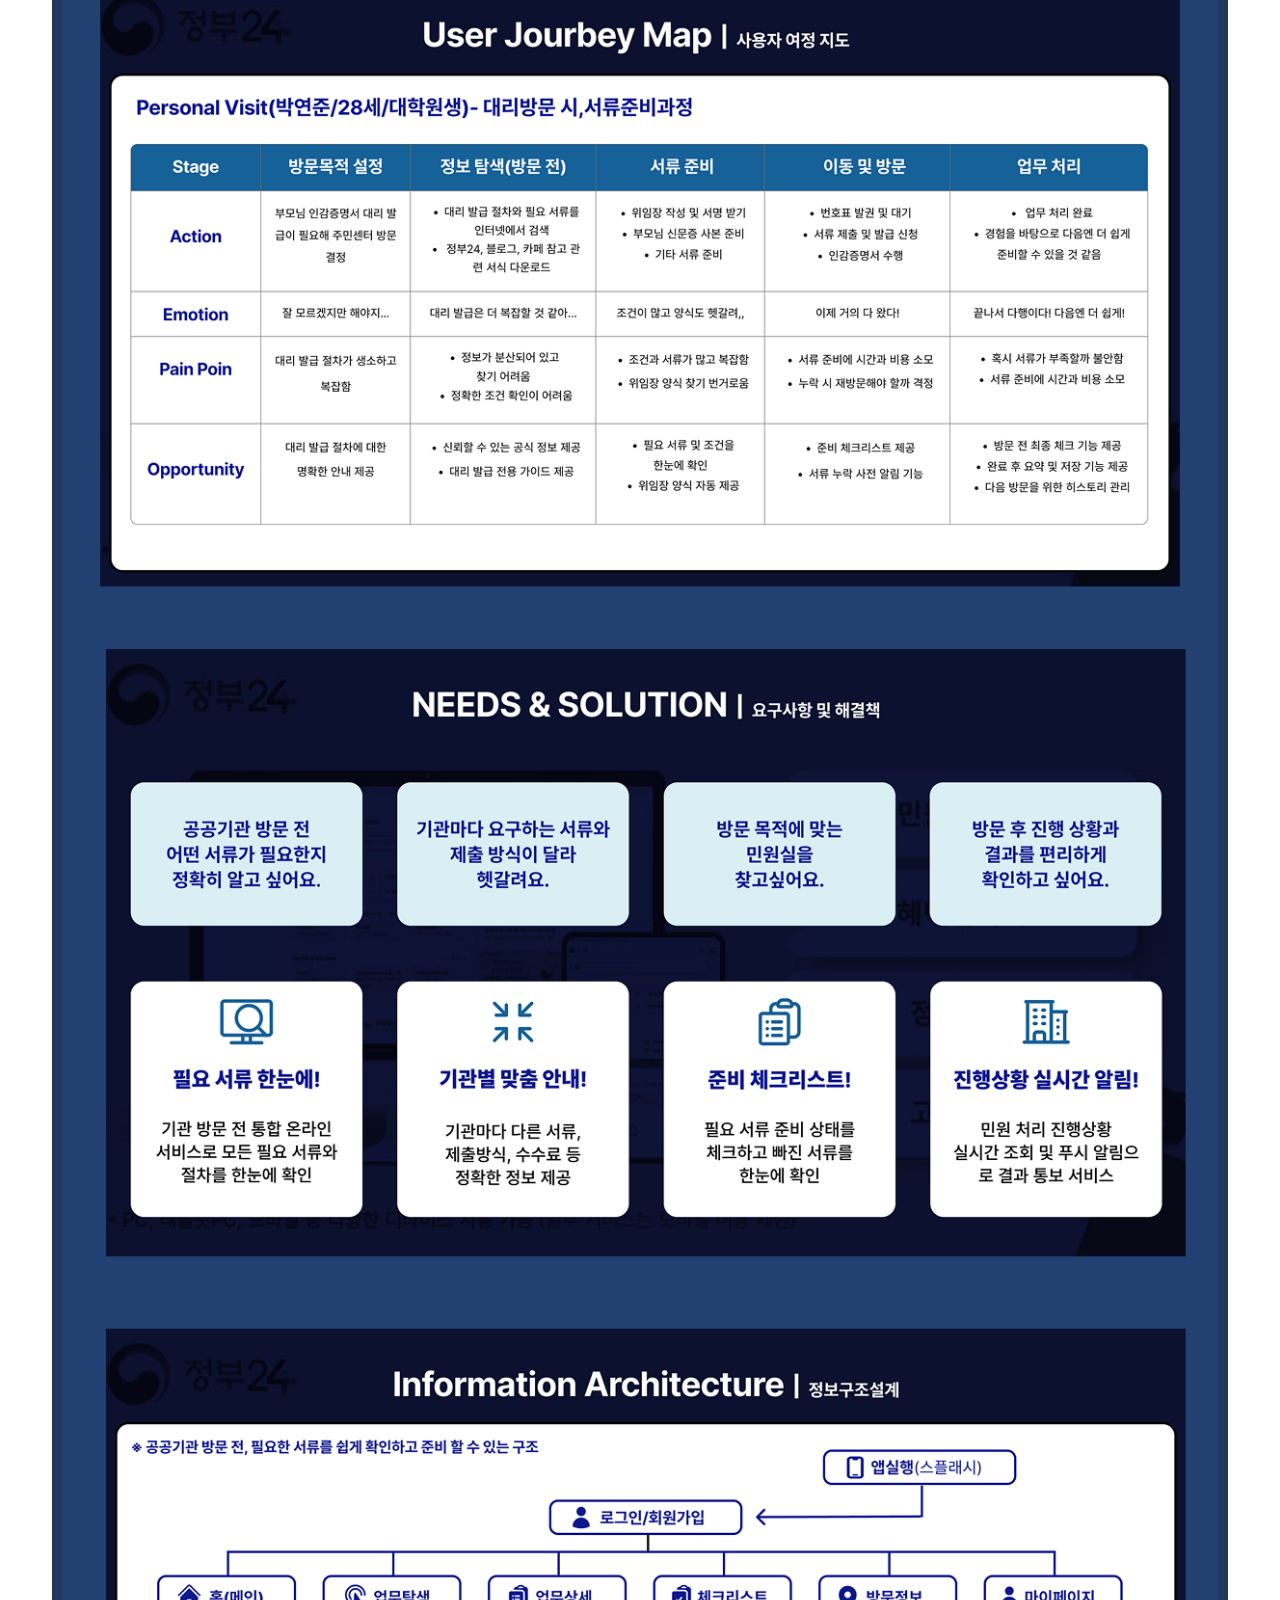
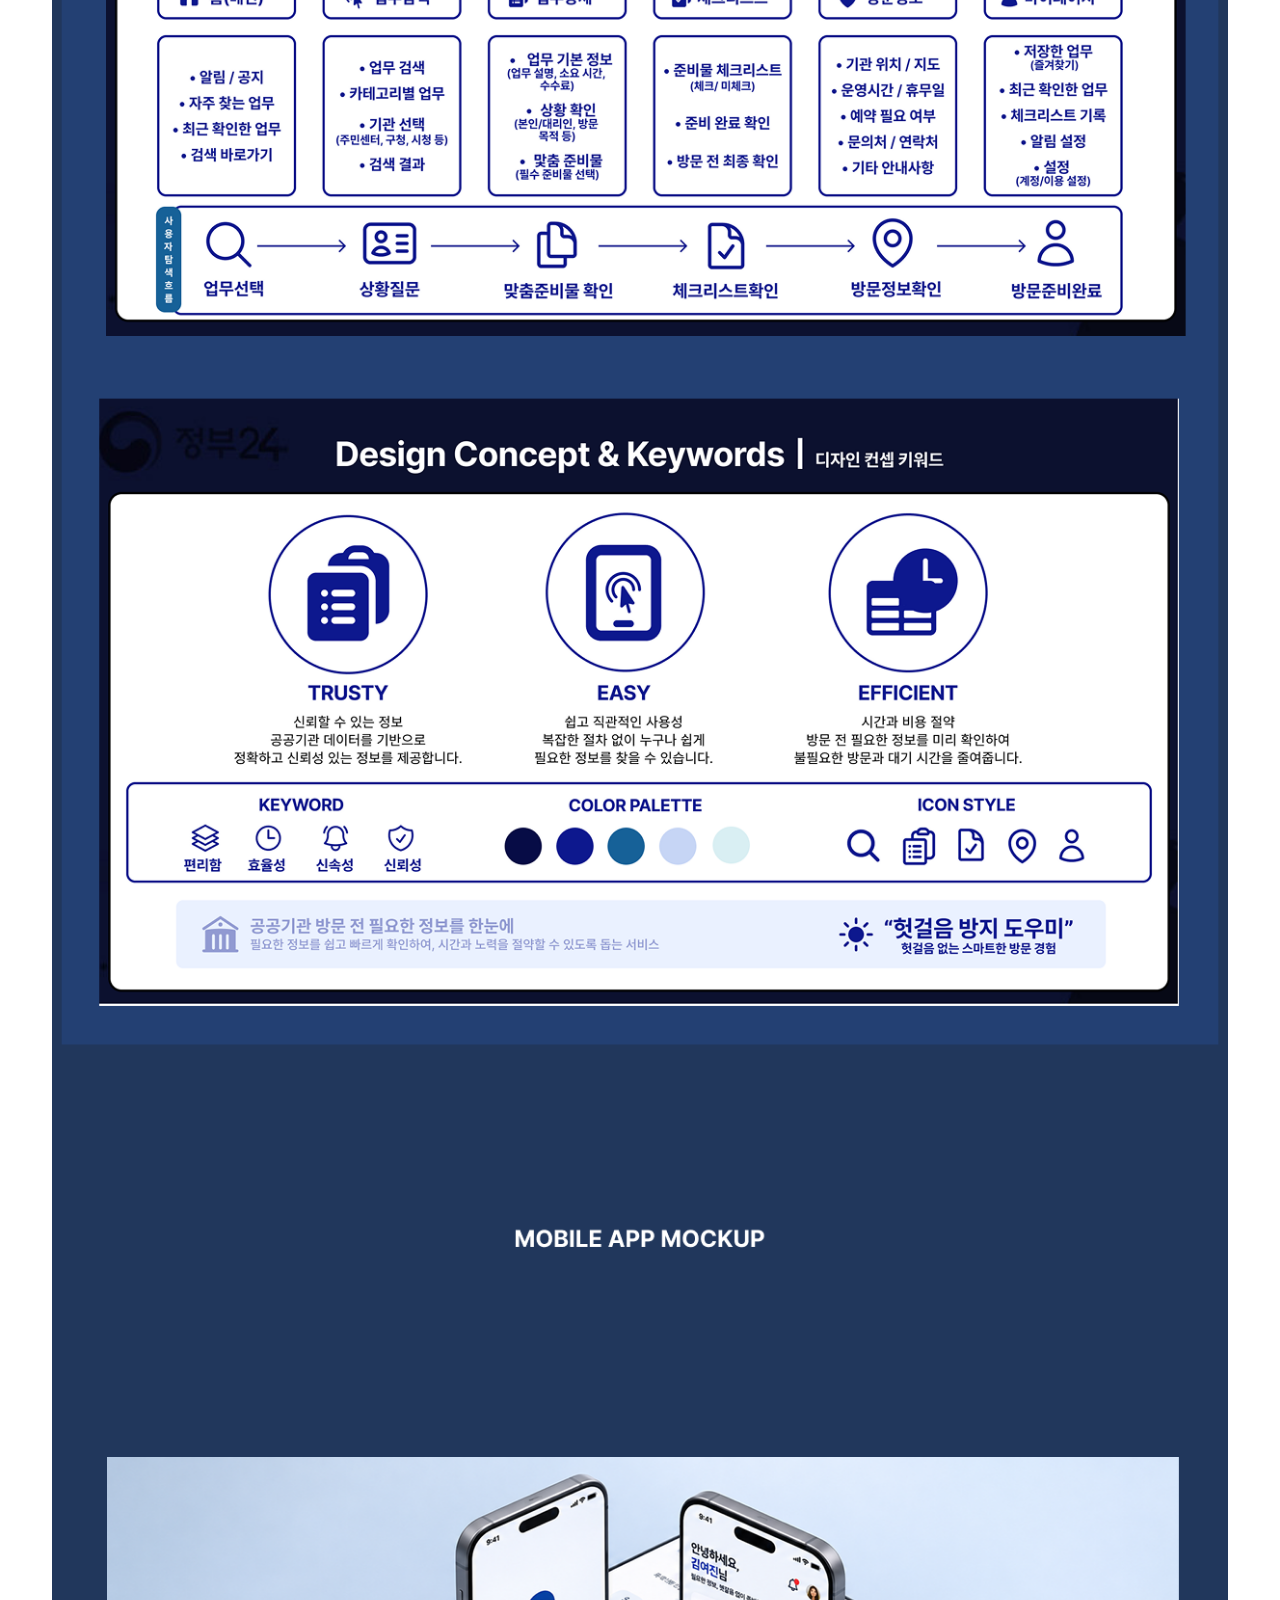
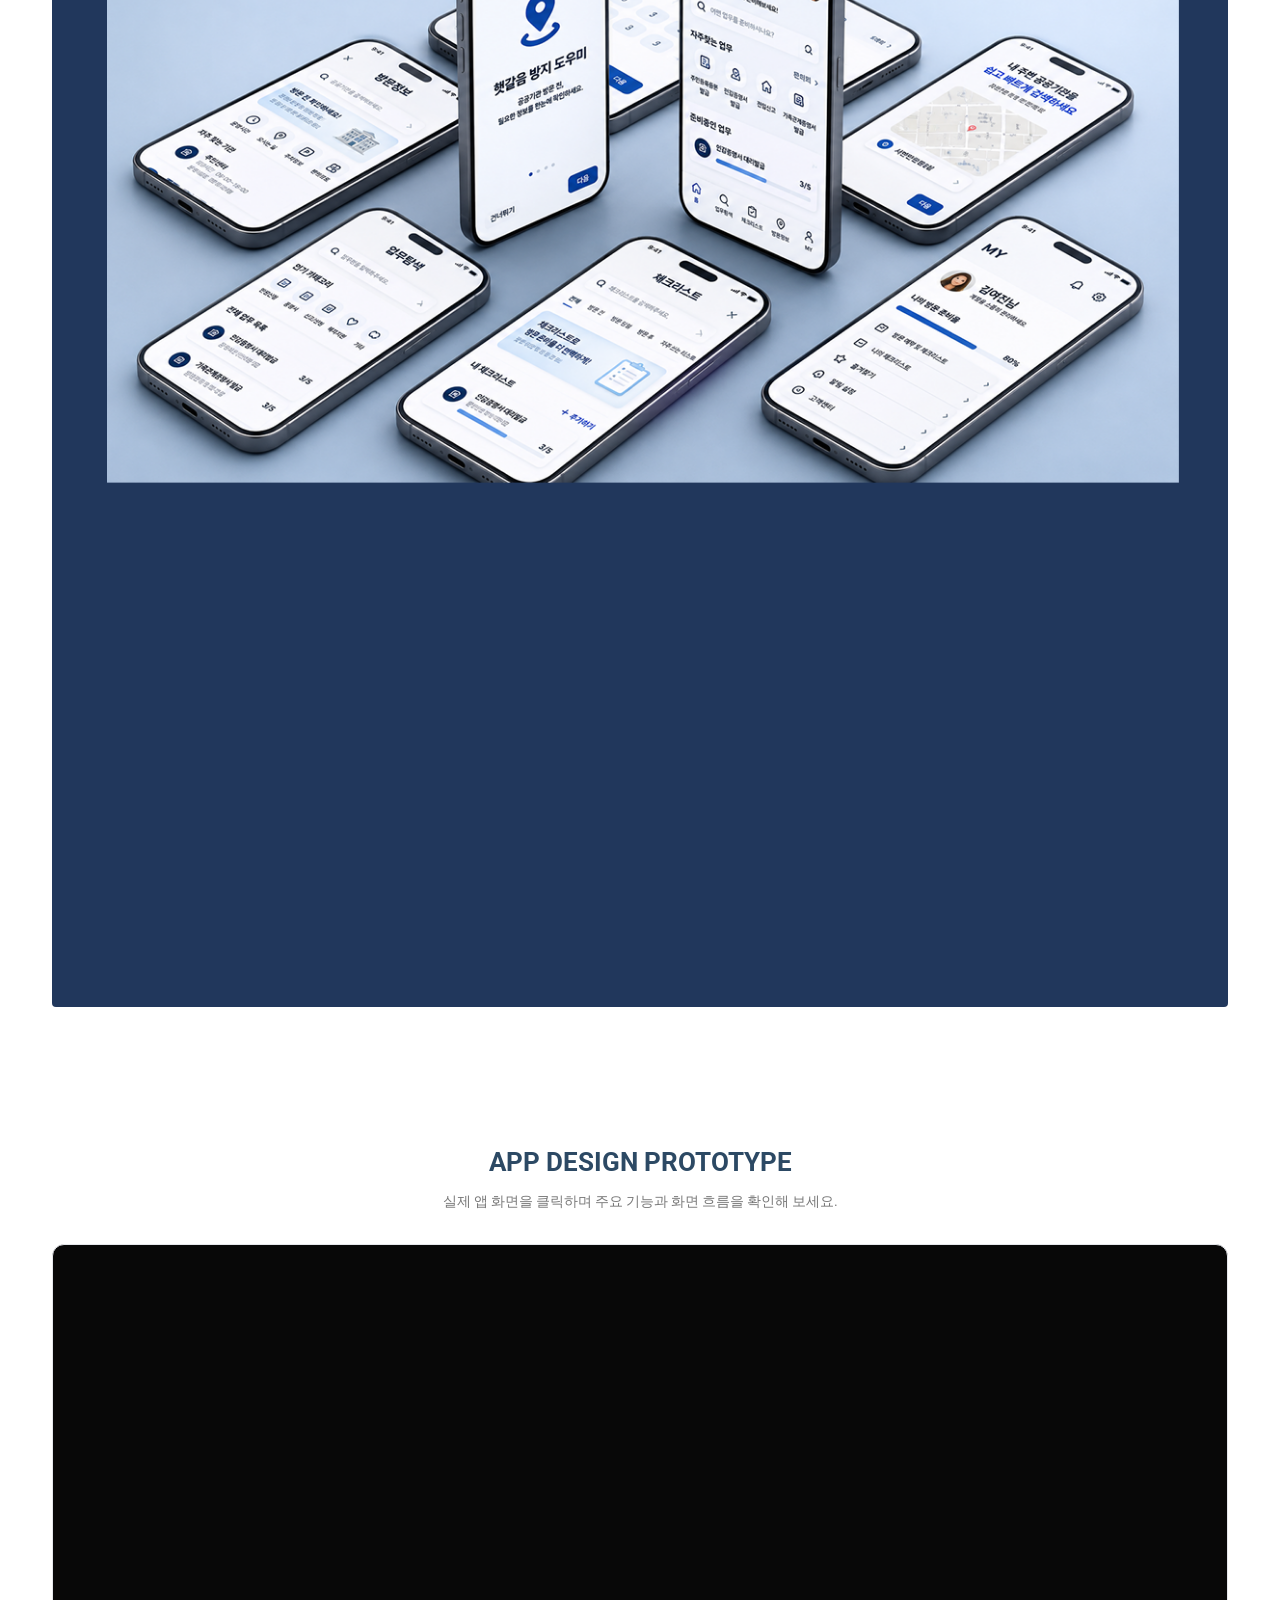
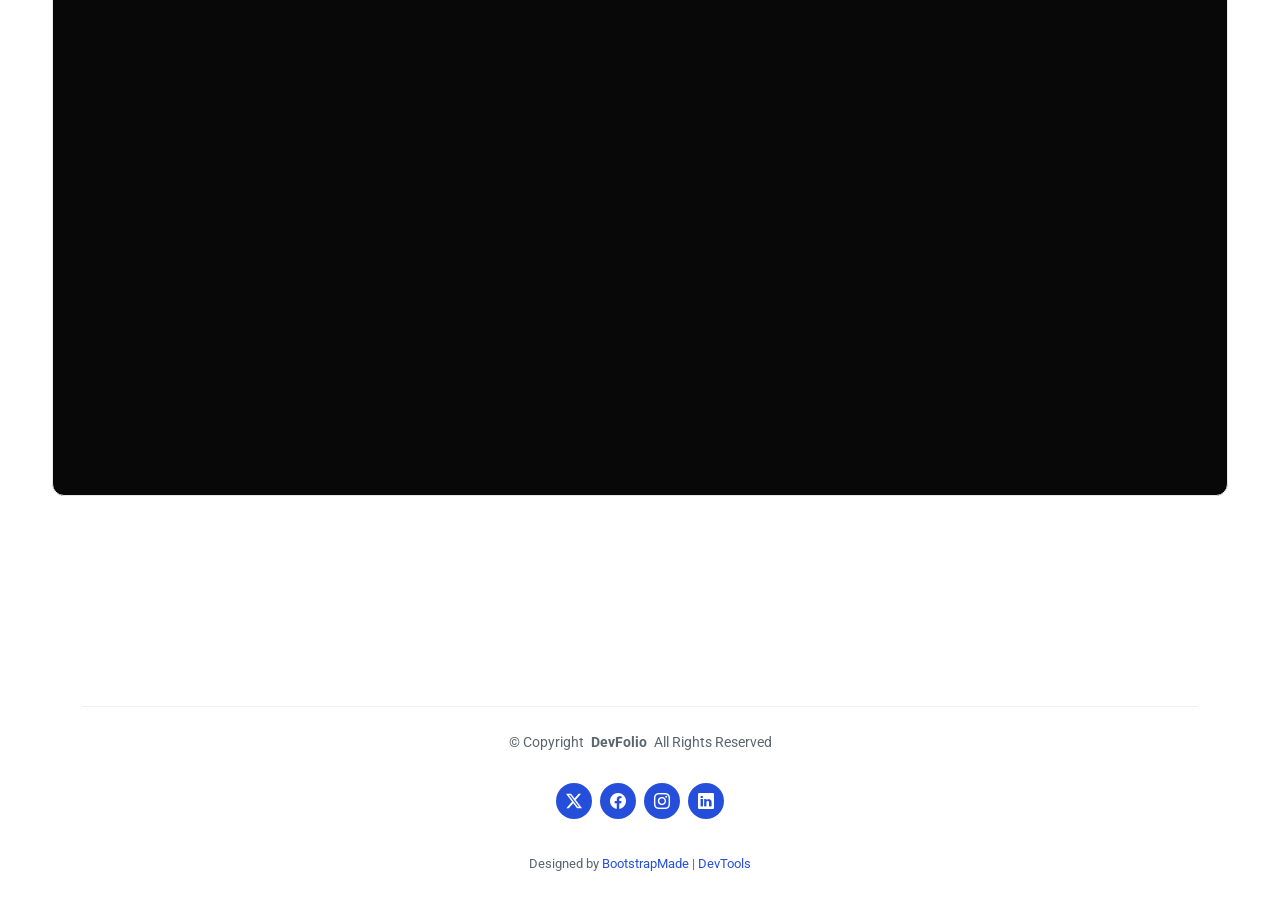
==== commit eecb65e6: "Add files via upload" ====
--- a/figma-details.html
+++ b/figma-details.html
@@ -1,12 +1,14 @@
+
 <!DOCTYPE html>
-<html lang="en">
+<html lang="ko">
 
 <head>
   <meta charset="utf-8">
   <meta content="width=device-width, initial-scale=1.0" name="viewport">
-  <title>Portfolio Details - DevFolio Bootstrap Template</title>
-  <meta name="description" content="">
-  <meta name="keywords" content="">
+
+  <title>Figma App Design | Portfolio</title>
+  <meta name="description" content="공공기관 헛걸음 방지 앱 UI/UX 디자인 포트폴리오">
+  <meta name="keywords" content="Figma, App Design, UI UX">
 
   <!-- Favicons -->
   <link href="assets/img/favicon.png" rel="icon">
@@ -15,7 +17,7 @@
   <!-- Fonts -->
   <link href="https://fonts.googleapis.com" rel="preconnect">
   <link href="https://fonts.gstatic.com" rel="preconnect" crossorigin>
-  <link href="https://fonts.googleapis.com/css2?family=Roboto:ital,wght@0,100;0,300;0,400;0,500;0,700;0,900;1,100;1,300;1,400;1,500;1,700;1,900&family=Poppins:ital,wght@0,100;0,200;0,300;0,400;0,500;0,600;0,700;0,800;0,900;1,100;1,200;1,300;1,400;1,500;1,600;1,700;1,800;1,900&family=Raleway:ital,wght@0,100;0,200;0,300;0,400;0,500;0,600;0,700;0,800;0,900;1,100;1,200;1,300;1,400;1,500;1,600;1,700;1,800;1,900&display=swap" rel="stylesheet">
+  <link href="https://fonts.googleapis.com/css2?family=Roboto:wght@100;300;400;500;700;900&family=Poppins:wght@100;200;300;400;500;600;700;800;900&family=Raleway:wght@100;200;300;400;500;600;700;800;900&display=swap" rel="stylesheet">
 
   <!-- Vendor CSS Files -->
   <link href="assets/vendor/bootstrap/css/bootstrap.min.css" rel="stylesheet">
@@ -27,23 +29,128 @@
   <!-- Main CSS File -->
   <link href="assets/css/main.css" rel="stylesheet">
 
-  <!-- =======================================================
-  * Template Name: DevFolio
-  * Template URL: https://bootstrapmade.com/devfolio-bootstrap-portfolio-html-template/
-  * Updated: Aug 07 2024 with Bootstrap v5.3.3
-  * Author: BootstrapMade.com
-  * License: https://bootstrapmade.com/license/
-  ======================================================== -->
+  <!-- Figma Detail Page CSS -->
+  <style>
+    /* PC 콘텐츠 너비 */
+    .portfolio-details .container {
+      width: 100%;
+      max-width: 1200px;
+      margin-left: auto;
+      margin-right: auto;
+    }
+
+    /* 프로젝트 설명 */
+    .portfolio-description h2 {
+      font-weight: 700;
+      margin-bottom: 20px;
+    }
+
+    .portfolio-description p {
+      line-height: 1.8;
+    }
+
+    /* 상세 이미지 */
+    .portfolio-details-image {
+      width: 100%;
+      margin: 45px auto 0;
+      text-align: center;
+    }
+
+    .portfolio-details-image img {
+      display: block;
+      width: 100%;
+      height: auto;
+      border-radius: 4px;
+    }
+
+    /* Figma Prototype */
+    .figma-prototype-section {
+      width: 100%;
+      margin: 80px auto 60px;
+    }
+
+    .prototype-heading {
+      text-align: center;
+      margin-bottom: 30px;
+    }
+
+    .prototype-heading h2 {
+      font-size: 26px;
+      font-weight: 700;
+      margin-bottom: 12px;
+    }
+
+    .prototype-heading p {
+      color: #777;
+      font-size: 14px;
+      line-height: 1.7;
+    }
+
+    .figma-prototype {
+      width: 100%;
+      overflow: hidden;
+      border: 1px solid #e5e7eb;
+      border-radius: 12px;
+      background: #080808;
+    }
+
+    .figma-prototype iframe {
+      display: block;
+      width: 100%;
+      height: 850px;
+      border: 0;
+    }
+
+    /* 태블릿 */
+    @media (max-width: 991px) {
+      .portfolio-details .container {
+        max-width: 100%;
+        padding-left: 20px;
+        padding-right: 20px;
+      }
+
+      .figma-prototype iframe {
+        height: 750px;
+      }
+    }
+
+    /* 모바일 */
+    @media (max-width: 768px) {
+      .portfolio-details .container {
+        padding-left: 16px;
+        padding-right: 16px;
+      }
+
+      .portfolio-details-image {
+        margin-top: 30px;
+      }
+
+      .figma-prototype-section {
+        margin-top: 50px;
+      }
+
+      .prototype-heading h2 {
+        font-size: 21px;
+      }
+
+      .prototype-heading p {
+        font-size: 13px;
+      }
+
+      .figma-prototype iframe {
+        height: 700px;
+      }
+    }
+  </style>
 </head>
 
 <body class="portfolio-details-page">
 
+  <!-- Header -->
   <header id="header" class="header d-flex align-items-center sticky-top">
     <div class="container-fluid container-xl position-relative d-flex align-items-center justify-content-between">
 
       <a href="index.html" class="logo d-flex align-items-center">
-        <!-- Uncomment the line below if you also wish to use an image logo -->
-        <!-- <img src="assets/img/logo.png" alt=""> -->
         <h1 class="sitename">DevFolio</h1>
       </a>
 
@@ -51,10 +158,7 @@
         <ul>
           <li><a href="index.html#hero">Home</a></li>
           <li><a href="index.html#about">About</a></li>
-
           <li><a href="index.html#portfolio">Portfolio</a></li>
-
-
         </ul>
         <i class="mobile-nav-toggle d-xl-none bi bi-list"></i>
       </nav>
@@ -67,142 +171,146 @@
     <!-- Page Title -->
     <div class="page-title" data-aos="fade">
       <div class="container d-lg-flex justify-content-between align-items-center">
-        <h1 class="mb-2 mb-lg-0">Portfolio Details</h1>
+        <h1 class="mb-2 mb-lg-0">Figma App Design</h1>
+
         <nav class="breadcrumbs">
           <ol>
             <li><a href="index.html">Home</a></li>
-            <li class="current">Portfolio Details</li>
+            <li><a href="index.html#portfolio">Portfolio</a></li>
+            <li class="current">Figma Design</li>
           </ol>
         </nav>
       </div>
-    </div><!-- End Page Title -->
+    </div>
+    <!-- End Page Title -->
 
     <!-- Portfolio Details Section -->
     <section id="portfolio-details" class="portfolio-details section">
 
       <div class="container" data-aos="fade-up">
-         <!--글자시작-->
+
+        <!-- 프로젝트 설명 -->
         <div class="row justify-content-between gy-4 mt-4">
 
           <div class="col-lg-8" data-aos="fade-up">
             <div class="portfolio-description">
+
               <h2>Design point</h2>
+
               <p>
-                브랜드명 '얼망고?!'에는 물음표와 느낌표를 함께 사용하여 독자의 호기심과 유쾌함을 동시에 자극할 수 있도록 하였습니다.
+                공공기관 방문과 서류 준비 과정을 보다 쉽고 편리하게 이용할 수 있도록 기획한 앱입니다.
+                사용자가 필요한 기관과 업무를 찾고, 준비해야 할 서류와 방문 절차를
+                단계별로 확인할 수 있도록 직관적인 UI/UX를 설계했습니다.
               </p>
+
             </div>
           </div>
 
           <div class="col-lg-3" data-aos="fade-up" data-aos-delay="100">
             <div class="portfolio-info">
+
               <h3>Project information</h3>
+
               <ul>
-                <li><strong>Category</strong> Web design</li>
-                <!--
-                <li><strong>Client</strong> ASU Company</li>
-                <li><strong>Project date</strong> 01 March, 2020</li> 
-                <li><strong>Project URL</strong> <a href="#">www.example.com</a></li>-->
-                <li><a href="index.html#portfolio" class="btn-visit align-self-start">Back to Portfolio</a></li>
+                <li><strong>Category</strong> UI/UX App Design</li>
+                <li><strong>Tool</strong> Figma</li>
+                <li><strong>Work</strong> App Planning & Prototype</li>
+                <li>
+                  <a href="index.html#portfolio" class="btn-visit align-self-start">
+                    Back to Portfolio
+                  </a>
+                </li>
               </ul>
+
             </div>
           </div>
 
         </div>
-<!--글자끝--> 
-       
-        <!--그림 -->
-        <div class="portfolio-details-slider swiper init-swiper">
-          <script type="application/json" class="swiper-config">
-            {
-              "loop": true,
-              "speed": 600,
-              "autoplay": {
-                "delay": 5000
-              },
-              "slidesPerView": "auto",
-              "navigation": {
-                "nextEl": ".swiper-button-next",
-                "prevEl": ".swiper-button-prev"
-              },
-              "pagination": {
-                "el": ".swiper-pagination",
-                "type": "bullets",
-                "clickable": true
-              }
-            }
-          </script>
-          <div class="swiper-wrapper align-items-center">
-
-            <div class="swiper-slide">
-              <img src="assets/img/details/branding-1.jpg" alt="">
-            </div>
-         
-          
+        <!-- 프로젝트 설명 끝 -->
+
+
+        <!-- 기존 상세 이미지 -->
+        <div class="portfolio-details-image">
+
+          <img
+            src="assets/img/details/Detail_F01.png"
+            alt="공공기관 헛걸음 방지 앱 디자인 상세 이미지"
+            loading="lazy">
+
+        </div>
+        <!-- 상세 이미지 끝 -->
+
+
+        <!-- Figma Prototype 시작 -->
+        <section class="figma-prototype-section">
+
+          <div class="prototype-heading">
+
+            <h2>APP DESIGN PROTOTYPE</h2>
+
+            <p>
+              실제 앱 화면을 클릭하며 주요 기능과 화면 흐름을 확인해 보세요.
+            </p>
+
           </div>
-          <div class="swiper-button-prev"></div>
-          <div class="swiper-button-next"></div>
-          <div class="swiper-pagination"></div>
-        </div>
-
-       <!--그림끝-->
-      
-<style>
-  .figma-prototype {
-    width: 100%;
-    max-width: 100%;
-    margin: 25px auto 40px;
-    overflow: hidden;
-    border: 1px solid #e5e7eb;
-    border-radius: 12px;
-    background: #080808;
-  }
-
-  .figma-prototype iframe {
-    display: block;
-    width: 100%;
-    height: 850px;
-    border: 0;
-  }
-
-  @media (max-width: 768px) {
-    .figma-prototype iframe {
-      height: 700px;
-    }
-  }
-</style>
-       
-      
-      </div>
-
-    </section><!-- /Portfolio Details Section -->
+
+          <div class="figma-prototype">
+
+            <iframe
+              src="https://embed.figma.com/proto/cGYqG9z3IDYTomHMNMz7OJ/%EC%95%B1%EB%94%94%EC%9E%90%EC%9D%B8-%EC%9D%B4%EC%B1%84%ED%98%84?node-id=52-5564&amp;p=f&amp;scaling=min-zoom&amp;content-scaling=fixed&amp;page-id=4%3A3&amp;embed-host=share"
+              title="공공기관 헛걸음 방지 앱 Figma Prototype"
+              allowfullscreen>
+            </iframe>
+
+          </div>
+
+        </section>
+        <!-- Figma Prototype 끝 -->
+
+      </div>
+
+    </section>
+    <!-- Portfolio Details Section 끝 -->
 
   </main>
 
+
+  <!-- Footer -->
   <footer id="footer" class="footer accent-background">
 
     <div class="container">
-      <div class="copyright text-center ">
-        <p>© <span>Copyright</span> <strong class="px-1 sitename">DevFolio</strong> <span>All Rights Reserved</span></p>
-      </div>
+
+      <div class="copyright text-center">
+        <p>
+          © <span>Copyright</span>
+          <strong class="px-1 sitename">DevFolio</strong>
+          <span>All Rights Reserved</span>
+        </p>
+      </div>
+
       <div class="social-links d-flex justify-content-center">
         <a href=""><i class="bi bi-twitter-x"></i></a>
         <a href=""><i class="bi bi-facebook"></i></a>
         <a href=""><i class="bi bi-instagram"></i></a>
         <a href=""><i class="bi bi-linkedin"></i></a>
       </div>
+
       <div class="credits">
-        <!-- All the links in the footer should remain intact. -->
-        <!-- You can delete the links only if you've purchased the pro version. -->
-        <!-- Licensing information: https://bootstrapmade.com/license/ -->
-        <!-- Purchase the pro version with working PHP/AJAX contact form: [buy-url] -->
-        Designed by <a href="https://bootstrapmade.com/">BootstrapMade</a> | <a href="https://bootstrapmade.com/tools/">DevTools</a>
-      </div>
+        Designed by
+        <a href="https://bootstrapmade.com/">BootstrapMade</a> |
+        <a href="https://bootstrapmade.com/tools/">DevTools</a>
+      </div>
+
     </div>
 
   </footer>
+  <!-- Footer 끝 -->
+
 
   <!-- Scroll Top -->
-  <a href="#" id="scroll-top" class="scroll-top d-flex align-items-center justify-content-center"><i class="bi bi-arrow-up-short"></i></a>
+  <a href="#" id="scroll-top" class="scroll-top d-flex align-items-center justify-content-center">
+    <i class="bi bi-arrow-up-short"></i>
+  </a>
 
   <!-- Preloader -->
   <div id="preloader"></div>
@@ -221,5 +329,4 @@
   <script src="assets/js/main.js"></script>
 
 </body>
-
-</html>+</html>
